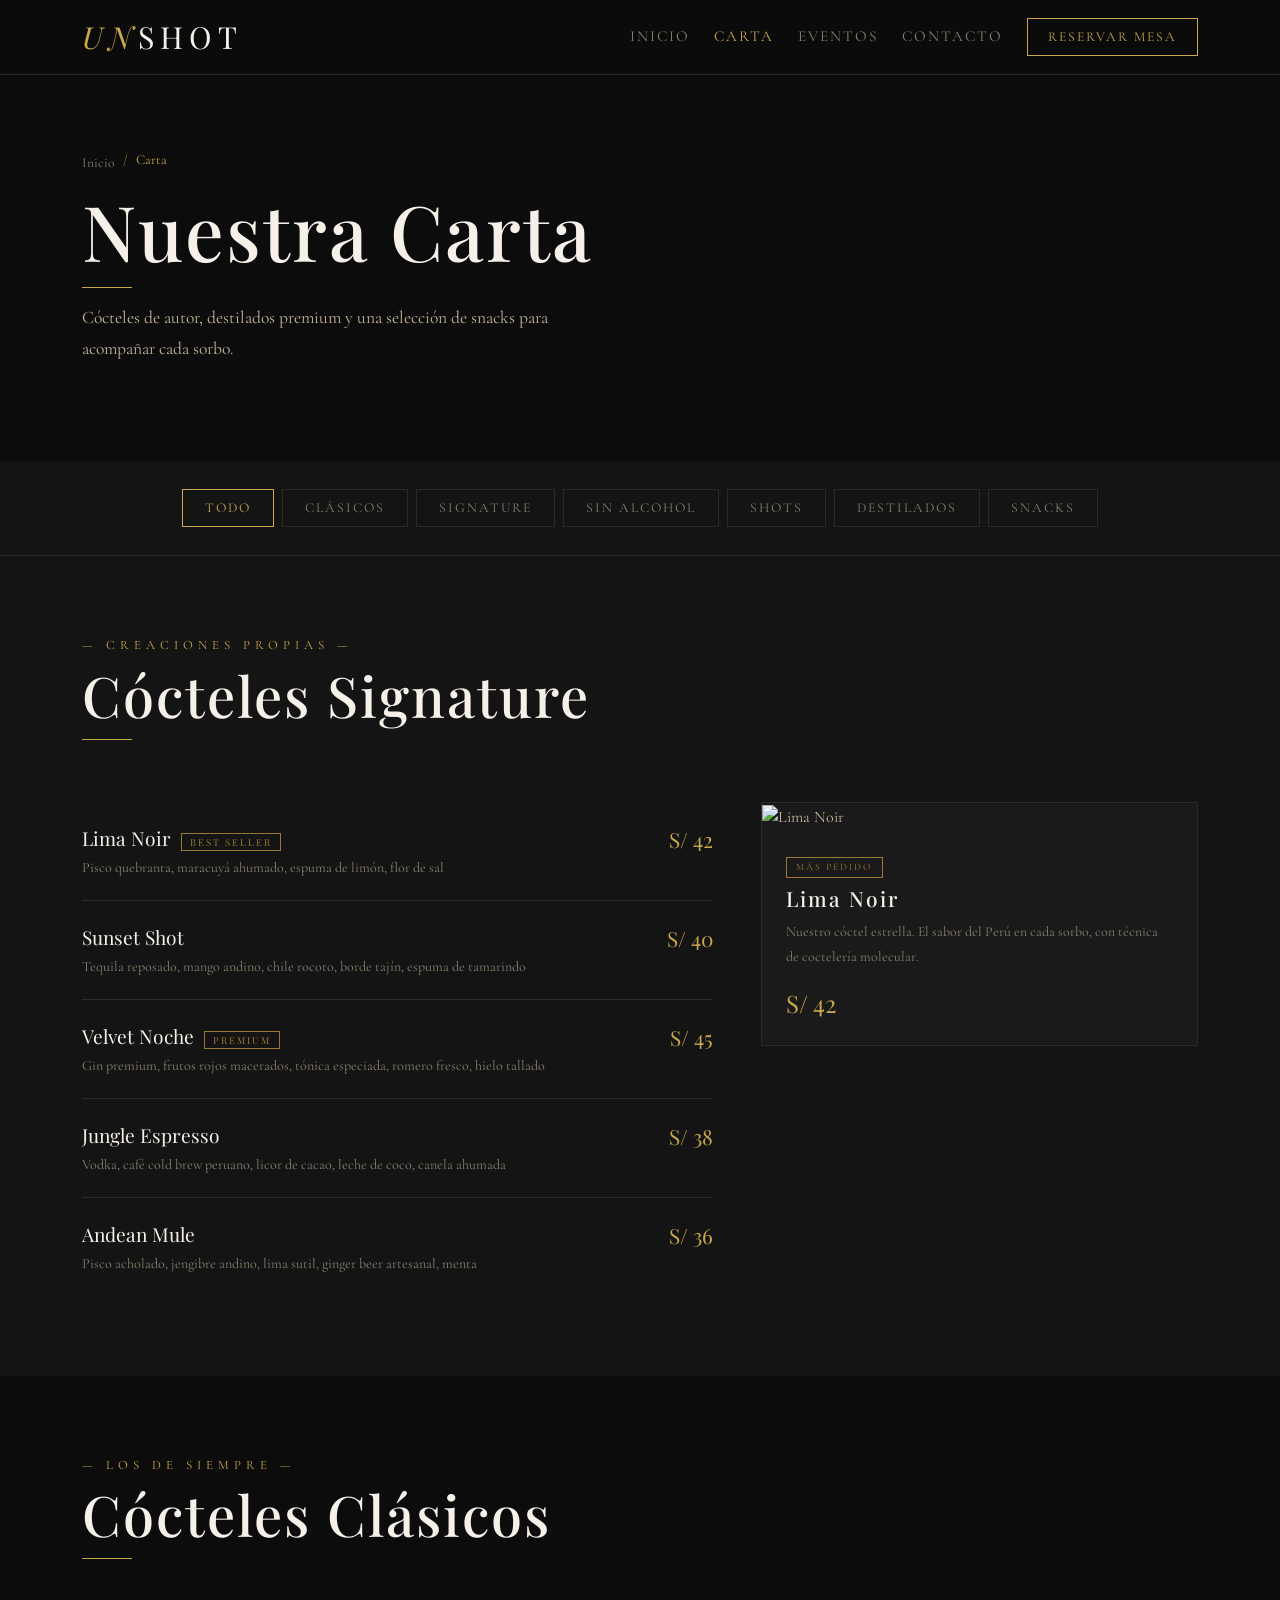
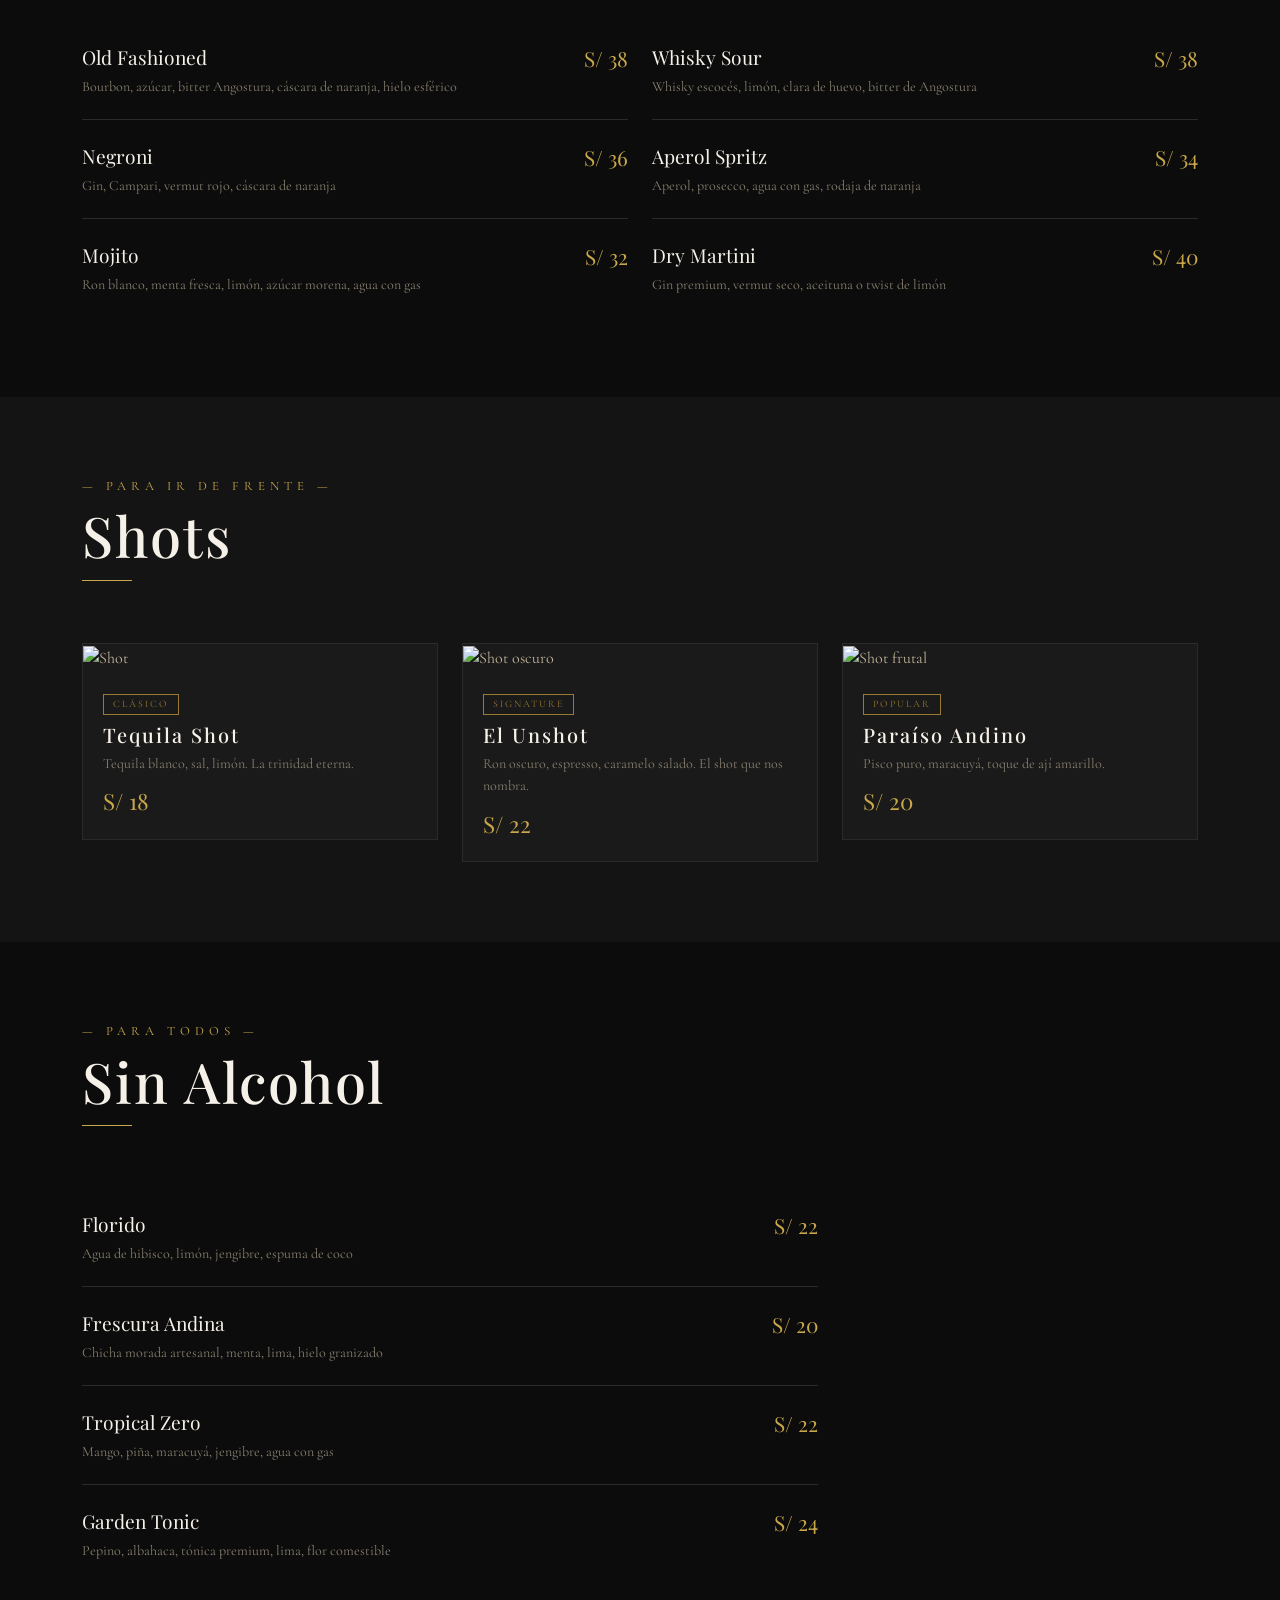
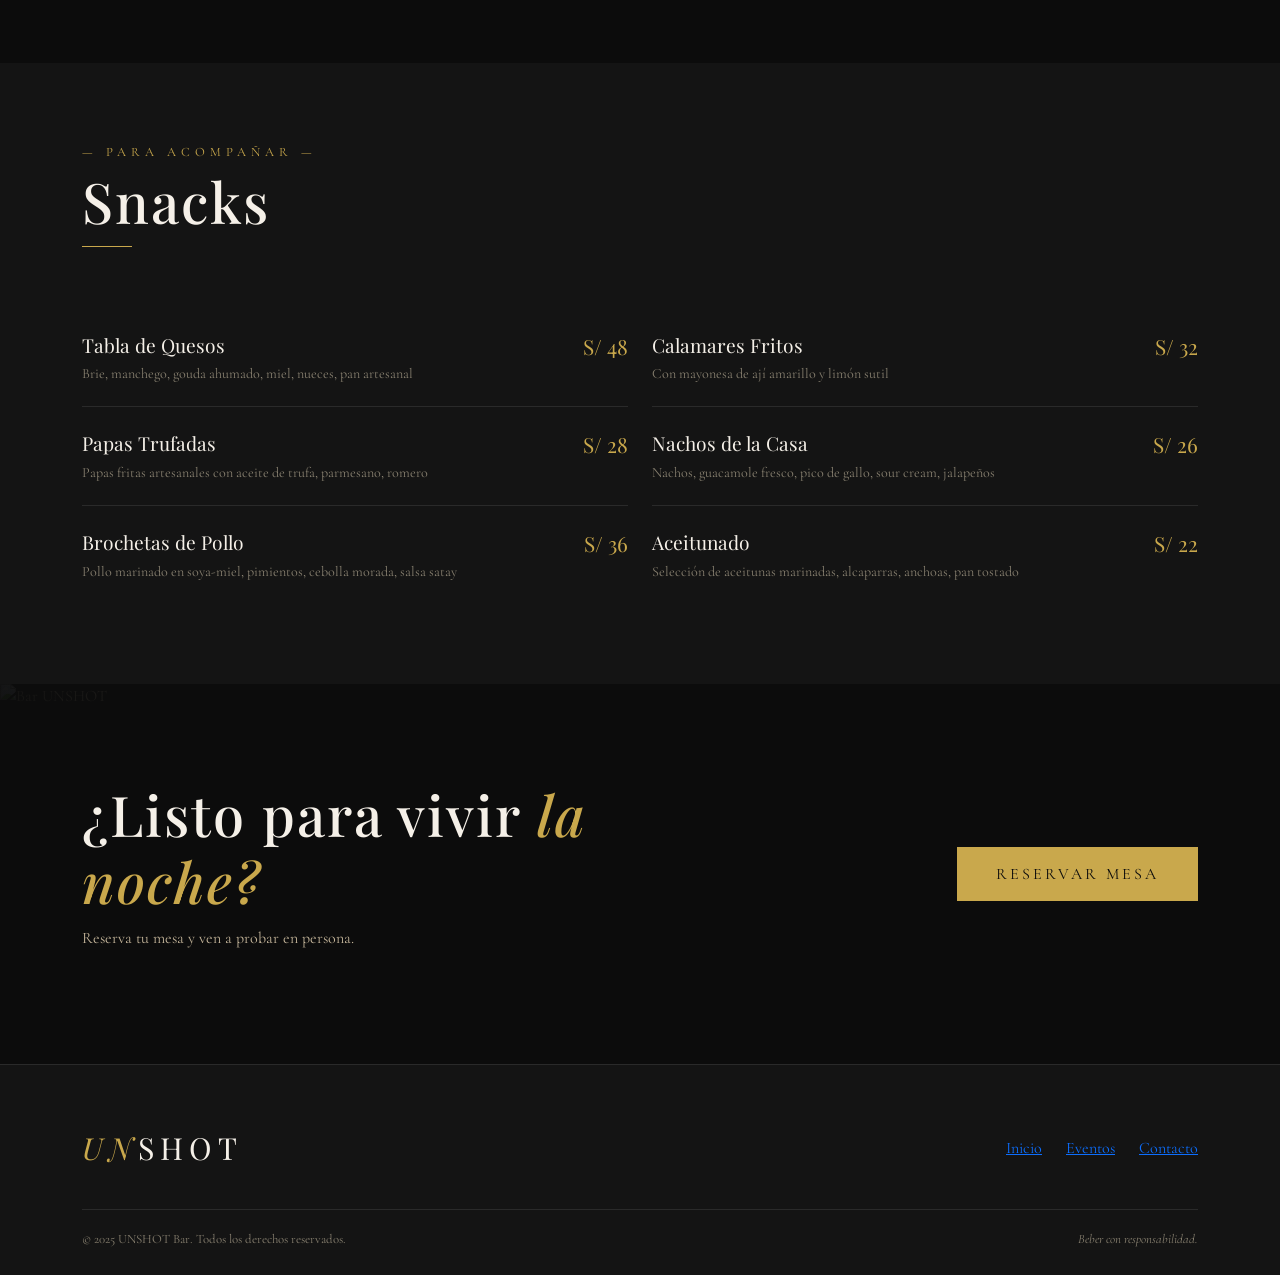
==== carta.html @ 4eb8bfc5 "Initial commit: proyecto UnShot (web + base de datos + aplicación Java)" ====
<!DOCTYPE html>
<html lang="es">
<head>
  <meta charset="UTF-8"/>
  <meta name="viewport" content="width=device-width, initial-scale=1.0"/>
  <title>Carta — UNSHOT Bar</title>
  <link href="https://fonts.googleapis.com/css2?family=Playfair+Display:ital,wght@0,400;0,700;1,400&family=Cormorant+Garamond:wght@300;400;500;600&display=swap" rel="stylesheet"/>
  <link href="https://cdn.jsdelivr.net/npm/bootstrap@5.3.3/dist/css/bootstrap.min.css" rel="stylesheet"/>
  <link href="https://cdn.jsdelivr.net/npm/bootstrap-icons@1.11.3/font/bootstrap-icons.css" rel="stylesheet"/>
  <link rel="stylesheet" href="shared.css"/>
  <style>
    /* Hero */
    .hero-bg {
      background-image: url('https://images.unsplash.com/photo-1551024709-8f23befc6f87?w=1600&auto=format&fit=crop&q=85');
    }

    /* Filtros de categoría */
    .filter-bar        { background: var(--surface); border-bottom: 1px solid var(--border); padding: 28px 0; sticky; top: 72px; z-index: 50; }
    .filter-btn        { background: transparent; border: 1px solid var(--border); color: var(--muted); padding: 8px 22px; font-family: 'Cormorant Garamond', serif; font-size: .85rem; letter-spacing: 2px; text-transform: uppercase; cursor: pointer; transition: all .2s; }
    .filter-btn:hover,
    .filter-btn.active { border-color: var(--gold); color: var(--gold); }

    /* Sección de menú */
    .menu-section      { padding: 80px 0; }
    .menu-section:nth-child(odd) { background: var(--bg); }
    .menu-section:nth-child(even){ background: var(--surface); }

    /* Item de menú (lista) */
    .menu-item         { border-bottom: 1px solid var(--border); padding: 22px 0; display: flex; justify-content: space-between; align-items: flex-start; gap: 20px; transition: border-color .2s; }
    .menu-item:hover   { border-color: var(--gold-dark); }
    .menu-item:last-child { border: none; }
    .mi-name           { font-family: 'Playfair Display', serif; font-size: 1.2rem; color: var(--white); margin-bottom: 4px; }
    .mi-desc           { font-size: .88rem; color: var(--muted); line-height: 1.5; }
    .mi-price          { font-family: 'Playfair Display', serif; font-size: 1.3rem; color: var(--gold); white-space: nowrap; }
    .mi-tag            { font-size: .6rem; letter-spacing: 2px; text-transform: uppercase; color: var(--gold-dark); border: 1px solid var(--gold-dark); padding: 2px 8px; margin-left: 10px; }

    /* Botella / botton destacado */
    .featured-bottle {
      background: var(--card);
      border: 1px solid var(--border);
      padding: 0;
      overflow: hidden;
    }
    .featured-bottle img { width: 100%; height: 260px; object-fit: cover; }
    .featured-bottle .fb-body { padding: 24px; }
    .featured-bottle h4  { font-family: 'Playfair Display', serif; font-size: 1.3rem; color: var(--white); }
    .featured-bottle p   { font-size: .87rem; color: var(--muted); }
    .featured-bottle .price { font-family: 'Playfair Display', serif; font-size: 1.5rem; color: var(--gold); margin-top: 10px; }

    /* Responsive */
    @media (max-width: 767px) {
      .menu-item   { flex-direction: column; gap: 8px; }
      .mi-price    { font-size: 1.1rem; }
      .filter-btn  { padding: 6px 14px; font-size: .78rem; }
    }
  </style>
</head>
<body>

<!-- NAVBAR -->
<nav class="navbar navbar-expand-lg fixed-top">
  <div class="container">
    <a class="brand-logo" href="index.html"><em>UN</em><span>SHOT</span></a>
    <button class="navbar-toggler border-0" type="button" data-bs-toggle="collapse" data-bs-target="#nav">
      <i class="bi bi-list" style="color:var(--gold);font-size:1.5rem"></i>
    </button>
    <div class="collapse navbar-collapse" id="nav">
      <ul class="navbar-nav ms-auto align-items-center gap-2">
        <li class="nav-item"><a class="nav-link" href="index.html">Inicio</a></li>
        <li class="nav-item"><a class="nav-link active" href="carta.html">Carta</a></li>
        <li class="nav-item"><a class="nav-link" href="eventos.html">Eventos</a></li>
        <li class="nav-item"><a class="nav-link" href="contacto.html">Contacto</a></li>
        <li class="nav-item ms-2"><a class="nav-link btn-nav" href="index.html#reservar">Reservar Mesa</a></li>
      </ul>
    </div>
  </div>
</nav>

<!-- HERO -->
<div class="page-hero">
  <div class="hero-bg"></div>
  <div class="container hero-content">
    <nav aria-label="breadcrumb" class="mb-3">
      <ol class="breadcrumb">
        <li class="breadcrumb-item"><a href="index.html">Inicio</a></li>
        <li class="breadcrumb-item active">Carta</li>
      </ol>
    </nav>
    <h1>Nuestra Carta</h1>
    <div class="gold-line mt-3"></div>
    <p>Cócteles de autor, destilados premium y una selección de snacks para acompañar cada sorbo.</p>
  </div>
</div>

<!-- FILTROS -->
<div class="filter-bar">
  <div class="container">
    <div class="d-flex flex-wrap gap-2 justify-content-center">
      <button class="filter-btn active" onclick="filterMenu('all', this)">Todo</button>
      <button class="filter-btn" onclick="filterMenu('clasicos', this)">Clásicos</button>
      <button class="filter-btn" onclick="filterMenu('signature', this)">Signature</button>
      <button class="filter-btn" onclick="filterMenu('sin-alcohol', this)">Sin Alcohol</button>
      <button class="filter-btn" onclick="filterMenu('shots', this)">Shots</button>
      <button class="filter-btn" onclick="filterMenu('destilados', this)">Destilados</button>
      <button class="filter-btn" onclick="filterMenu('snacks', this)">Snacks</button>
    </div>
  </div>
</div>

<!-- CÓCTELES SIGNATURE -->
<section class="menu-section" data-cat="signature">
  <div class="container">
    <div class="row align-items-end mb-5">
      <div class="col">
        <div class="section-tag">— Creaciones Propias —</div>
        <h2 class="section-title">Cócteles Signature</h2>
        <div class="gold-line"></div>
      </div>
    </div>
    <div class="row g-5">
      <div class="col-lg-7">
        <div class="menu-item">
          <div><div class="mi-name">Lima Noir<span class="mi-tag">Best Seller</span></div><div class="mi-desc">Pisco quebranta, maracuyá ahumado, espuma de limón, flor de sal</div></div>
          <div class="mi-price">S/ 42</div>
        </div>
        <div class="menu-item">
          <div><div class="mi-name">Sunset Shot</div><div class="mi-desc">Tequila reposado, mango andino, chile rocoto, borde tajín, espuma de tamarindo</div></div>
          <div class="mi-price">S/ 40</div>
        </div>
        <div class="menu-item">
          <div><div class="mi-name">Velvet Noche<span class="mi-tag">Premium</span></div><div class="mi-desc">Gin premium, frutos rojos macerados, tónica especiada, romero fresco, hielo tallado</div></div>
          <div class="mi-price">S/ 45</div>
        </div>
        <div class="menu-item">
          <div><div class="mi-name">Jungle Espresso</div><div class="mi-desc">Vodka, café cold brew peruano, licor de cacao, leche de coco, canela ahumada</div></div>
          <div class="mi-price">S/ 38</div>
        </div>
        <div class="menu-item">
          <div><div class="mi-name">Andean Mule</div><div class="mi-desc">Pisco acholado, jengibre andino, lima sutil, ginger beer artesanal, menta</div></div>
          <div class="mi-price">S/ 36</div>
        </div>
      </div>
      <div class="col-lg-5">
        <div class="featured-bottle">
          <img src="https://images.unsplash.com/photo-1542736667-069246bdbc6d?w=600&auto=format&fit=crop&q=80" alt="Lima Noir"/>
          <div class="fb-body">
            <span class="drink-tag">Más Pedido</span>
            <h4>Lima Noir</h4>
            <p>Nuestro cóctel estrella. El sabor del Perú en cada sorbo, con técnica de coctelería molecular.</p>
            <div class="price">S/ 42</div>
          </div>
        </div>
      </div>
    </div>
  </div>
</section>

<!-- CLÁSICOS -->
<section class="menu-section" data-cat="clasicos">
  <div class="container">
    <div class="row align-items-end mb-5">
      <div class="col">
        <div class="section-tag">— Los de Siempre —</div>
        <h2 class="section-title">Cócteles Clásicos</h2>
        <div class="gold-line"></div>
      </div>
    </div>
    <div class="row g-4">
      <div class="col-md-6">
        <div class="menu-item"><div><div class="mi-name">Old Fashioned</div><div class="mi-desc">Bourbon, azúcar, bitter Angostura, cáscara de naranja, hielo esférico</div></div><div class="mi-price">S/ 38</div></div>
        <div class="menu-item"><div><div class="mi-name">Negroni</div><div class="mi-desc">Gin, Campari, vermut rojo, cáscara de naranja</div></div><div class="mi-price">S/ 36</div></div>
        <div class="menu-item"><div><div class="mi-name">Mojito</div><div class="mi-desc">Ron blanco, menta fresca, limón, azúcar morena, agua con gas</div></div><div class="mi-price">S/ 32</div></div>
      </div>
      <div class="col-md-6">
        <div class="menu-item"><div><div class="mi-name">Whisky Sour</div><div class="mi-desc">Whisky escocés, limón, clara de huevo, bitter de Angostura</div></div><div class="mi-price">S/ 38</div></div>
        <div class="menu-item"><div><div class="mi-name">Aperol Spritz</div><div class="mi-desc">Aperol, prosecco, agua con gas, rodaja de naranja</div></div><div class="mi-price">S/ 34</div></div>
        <div class="menu-item"><div><div class="mi-name">Dry Martini</div><div class="mi-desc">Gin premium, vermut seco, aceituna o twist de limón</div></div><div class="mi-price">S/ 40</div></div>
      </div>
    </div>
  </div>
</section>

<!-- SHOTS -->
<section class="menu-section" data-cat="shots">
  <div class="container">
    <div class="row align-items-end mb-5">
      <div class="col">
        <div class="section-tag">— Para Ir de Frente —</div>
        <h2 class="section-title">Shots</h2>
        <div class="gold-line"></div>
      </div>
    </div>
    <div class="row g-4">
      <div class="col-md-4">
        <div class="drink-card">
          <img src="https://images.unsplash.com/photo-1470337458703-46ad1756a187?w=500&auto=format&fit=crop&q=80" alt="Shot"/>
          <div class="drink-info"><span class="drink-tag">Clásico</span><h4>Tequila Shot</h4><p>Tequila blanco, sal, limón. La trinidad eterna.</p><div class="drink-price">S/ 18</div></div>
        </div>
      </div>
      <div class="col-md-4">
        <div class="drink-card">
          <img src="https://images.unsplash.com/photo-1506377872008-6645d9d29ef7?w=500&auto=format&fit=crop&q=80" alt="Shot oscuro"/>
          <div class="drink-info"><span class="drink-tag">Signature</span><h4>El Unshot</h4><p>Ron oscuro, espresso, caramelo salado. El shot que nos nombra.</p><div class="drink-price">S/ 22</div></div>
        </div>
      </div>
      <div class="col-md-4">
        <div class="drink-card">
          <img src="https://images.unsplash.com/photo-1559329007-40df8a9345d8?w=500&auto=format&fit=crop&q=80" alt="Shot frutal"/>
          <div class="drink-info"><span class="drink-tag">Popular</span><h4>Paraíso Andino</h4><p>Pisco puro, maracuyá, toque de ají amarillo.</p><div class="drink-price">S/ 20</div></div>
        </div>
      </div>
    </div>
  </div>
</section>

<!-- SIN ALCOHOL -->
<section class="menu-section" data-cat="sin-alcohol">
  <div class="container">
    <div class="row align-items-end mb-5">
      <div class="col">
        <div class="section-tag">— Para Todos —</div>
        <h2 class="section-title">Sin Alcohol</h2>
        <div class="gold-line"></div>
      </div>
    </div>
    <div class="row">
      <div class="col-md-8">
        <div class="menu-item"><div><div class="mi-name">Florido</div><div class="mi-desc">Agua de hibisco, limón, jengibre, espuma de coco</div></div><div class="mi-price">S/ 22</div></div>
        <div class="menu-item"><div><div class="mi-name">Frescura Andina</div><div class="mi-desc">Chicha morada artesanal, menta, lima, hielo granizado</div></div><div class="mi-price">S/ 20</div></div>
        <div class="menu-item"><div><div class="mi-name">Tropical Zero</div><div class="mi-desc">Mango, piña, maracuyá, jengibre, agua con gas</div></div><div class="mi-price">S/ 22</div></div>
        <div class="menu-item"><div><div class="mi-name">Garden Tonic</div><div class="mi-desc">Pepino, albahaca, tónica premium, lima, flor comestible</div></div><div class="mi-price">S/ 24</div></div>
      </div>
    </div>
  </div>
</section>

<!-- SNACKS -->
<section class="menu-section" data-cat="snacks">
  <div class="container">
    <div class="row align-items-end mb-5">
      <div class="col">
        <div class="section-tag">— Para Acompañar —</div>
        <h2 class="section-title">Snacks</h2>
        <div class="gold-line"></div>
      </div>
    </div>
    <div class="row">
      <div class="col-md-6">
        <div class="menu-item"><div><div class="mi-name">Tabla de Quesos</div><div class="mi-desc">Brie, manchego, gouda ahumado, miel, nueces, pan artesanal</div></div><div class="mi-price">S/ 48</div></div>
        <div class="menu-item"><div><div class="mi-name">Papas Trufadas</div><div class="mi-desc">Papas fritas artesanales con aceite de trufa, parmesano, romero</div></div><div class="mi-price">S/ 28</div></div>
        <div class="menu-item"><div><div class="mi-name">Brochetas de Pollo</div><div class="mi-desc">Pollo marinado en soya-miel, pimientos, cebolla morada, salsa satay</div></div><div class="mi-price">S/ 36</div></div>
      </div>
      <div class="col-md-6">
        <div class="menu-item"><div><div class="mi-name">Calamares Fritos</div><div class="mi-desc">Con mayonesa de ají amarillo y limón sutil</div></div><div class="mi-price">S/ 32</div></div>
        <div class="menu-item"><div><div class="mi-name">Nachos de la Casa</div><div class="mi-desc">Nachos, guacamole fresco, pico de gallo, sour cream, jalapeños</div></div><div class="mi-price">S/ 26</div></div>
        <div class="menu-item"><div><div class="mi-name">Aceitunado</div><div class="mi-desc">Selección de aceitunas marinadas, alcaparras, anchoas, pan tostado</div></div><div class="mi-price">S/ 22</div></div>
      </div>
    </div>
  </div>
</section>

<!-- CTA -->
<section class="cta-band">
  <img src="https://images.unsplash.com/photo-1572116469696-31de0f17cc34?w=1600&auto=format&fit=crop&q=80" alt="Bar UNSHOT"/>
  <div class="cta-overlay">
    <div class="container">
      <div class="row align-items-center">
        <div class="col-lg-7 mb-4 mb-lg-0">
          <h2>¿Listo para vivir <em style="color:var(--gold)">la noche?</em></h2>
          <p>Reserva tu mesa y ven a probar en persona.</p>
        </div>
        <div class="col-lg-5 text-lg-end">
          <a href="index.html#reservar" class="btn-gold solid">Reservar Mesa</a>
        </div>
      </div>
    </div>
  </div>
</section>

<!-- FOOTER -->
<footer>
  <div class="container">
    <div class="row justify-content-between align-items-center">
      <div class="col-auto"><div class="footer-logo"><em>UN</em><span>SHOT</span></div></div>
      <div class="col-auto d-flex gap-4 flex-wrap">
        <a href="index.html">Inicio</a>
        <a href="eventos.html">Eventos</a>
        <a href="contacto.html">Contacto</a>
      </div>
    </div>
    <div class="footer-bottom">
      <span>© 2025 UNSHOT Bar. Todos los derechos reservados.</span>
      <span style="font-style:italic">Beber con responsabilidad.</span>
    </div>
  </div>
</footer>

<script src="https://cdn.jsdelivr.net/npm/bootstrap@5.3.3/dist/js/bootstrap.bundle.min.js"></script>
<script>
  function filterMenu(cat, btn) {
    document.querySelectorAll('.filter-btn').forEach(b => b.classList.remove('active'));
    btn.classList.add('active');
    document.querySelectorAll('.menu-section').forEach(sec => {
      sec.style.display = (cat === 'all' || sec.dataset.cat === cat) ? 'block' : 'none';
    });
  }
</script>
<script src="chatbot.js"></script>
</body>
</html>
---- shared.css ----
/* ==========================================
   UNSHOT BAR — Estilos Compartidos
   ========================================== */

/* --- Variables --- */
:root {
  --gold:       #C9A84C;
  --gold-light: #E8C96A;
  --gold-dark:  #9A7A32;
  --bg:         #0C0C0C;
  --surface:    #141414;
  --card:       #1A1A1A;
  --border:     #2A2A2A;
  --white:      #F5F0E8;
  --muted:      #888070;
  --text:       #C4B59A;
}

/* --- Reset & Base --- */
*, *::before, *::after { box-sizing: border-box; }

body {
  font-family: 'Cormorant Garamond', Georgia, serif;
  background: var(--bg);
  color: var(--text);
  overflow-x: hidden;
}

h1, h2, h3, h4 {
  font-family: 'Playfair Display', Georgia, serif;
  letter-spacing: 2px;
}

p   { line-height: 1.8; }
img { max-width: 100%; }

/* Scrollbar */
::-webkit-scrollbar       { width: 5px; }
::-webkit-scrollbar-track { background: var(--bg); }
::-webkit-scrollbar-thumb { background: var(--gold-dark); }

/* --- Navbar --- */
.navbar {
  background: rgba(12,12,12,.95);
  border-bottom: 1px solid var(--border);
  backdrop-filter: blur(12px);
  padding: 14px 0;
}
.brand-logo {
  font-family: 'Playfair Display', serif;
  font-size: 1.9rem;
  letter-spacing: 6px;
  text-decoration: none;
  color: var(--gold);
  font-style: italic;
}
.brand-logo span { color: var(--white); font-style: normal; }

.nav-link {
  color: var(--muted) !important;
  font-family: 'Cormorant Garamond', serif;
  font-size: .95rem;
  letter-spacing: 2px;
  text-transform: uppercase;
  transition: color .2s;
}
.nav-link:hover,
.nav-link.active { color: var(--gold) !important; }

.btn-nav {
  border: 1px solid var(--gold) !important;
  color: var(--gold) !important;
  padding: 8px 20px !important;
  font-size: .85rem;
  letter-spacing: 2px;
  text-transform: uppercase;
  transition: all .2s;
  border-radius: 0 !important;
}
.btn-nav:hover { background: var(--gold); color: var(--bg) !important; }

/* --- Hero páginas internas --- */
.page-hero {
  position: relative;
  min-height: 420px;
  padding: 150px 0 80px;
  display: flex;
  align-items: center;
  overflow: hidden;
}
.hero-bg {
  position: absolute;
  inset: 0;
  background-size: cover;
  background-position: center;
}
.hero-bg::after {
  content: '';
  position: absolute;
  inset: 0;
  background: linear-gradient(to bottom, rgba(12,12,12,.7), rgba(12,12,12,.93));
}
.hero-content { position: relative; z-index: 2; }
.hero-content h1 { font-size: clamp(2.8rem, 6vw, 5rem); color: var(--white); line-height: 1.05; }
.hero-content p  { color: var(--text); font-size: 1.1rem; max-width: 500px; margin-top: 14px; }

/* Breadcrumb oscuro */
.breadcrumb-item a                        { color: var(--muted); text-decoration: none; font-size: .85rem; }
.breadcrumb-item.active                   { color: var(--gold); font-size: .85rem; }
.breadcrumb-item + .breadcrumb-item::before { color: var(--gold-dark); }

/* --- Helpers de sección --- */
.section-tag {
  font-family: 'Cormorant Garamond', serif;
  font-size: .8rem;
  letter-spacing: 5px;
  text-transform: uppercase;
  color: var(--gold);
  margin-bottom: 8px;
}
.section-title {
  font-family: 'Playfair Display', serif;
  font-size: clamp(2rem, 5vw, 3.5rem);
  color: var(--white);
  line-height: 1.1;
}
.gold-line {
  width: 50px;
  height: 1px;
  background: var(--gold);
  margin: 14px 0;
}
.gold-line.center { margin: 14px auto; }

/* --- Botón dorado --- */
.btn-gold {
  display: inline-block;
  border: 1px solid var(--gold);
  color: var(--gold);
  padding: 14px 38px;
  font-family: 'Cormorant Garamond', serif;
  font-size: 1rem;
  letter-spacing: 3px;
  text-transform: uppercase;
  text-decoration: none;
  transition: all .3s;
}
.btn-gold:hover,
.btn-gold.solid  { background: var(--gold); color: var(--bg); }
.btn-gold.solid:hover { background: var(--gold-light); }

/* --- Carta de bebida --- */
.drink-card {
  background: var(--card);
  border: 1px solid var(--border);
  overflow: hidden;
  transition: transform .3s, border-color .3s;
}
.drink-card:hover { transform: translateY(-5px); border-color: var(--gold-dark); }
.drink-card img   { width: 100%; height: 220px; object-fit: cover; transition: transform .4s; }
.drink-card:hover img { transform: scale(1.05); }
.drink-info       { padding: 20px; }
.drink-info h4    { font-family: 'Playfair Display', serif; font-size: 1.25rem; color: var(--white); margin-bottom: 6px; }
.drink-info p     { font-size: .88rem; color: var(--muted); line-height: 1.6; margin: 0; }
.drink-price      { font-family: 'Playfair Display', serif; font-size: 1.4rem; color: var(--gold); margin-top: 10px; }
.drink-tag        { font-size: .62rem; letter-spacing: 2px; text-transform: uppercase; color: var(--gold-dark); border: 1px solid var(--gold-dark); padding: 2px 9px; display: inline-block; margin-bottom: 8px; }

/* --- Banda CTA --- */
.cta-band        { position: relative; overflow: hidden; }
.cta-band img    { width: 100%; height: 380px; object-fit: cover; display: block; }
.cta-overlay     { position: absolute; inset: 0; background: linear-gradient(90deg, rgba(12,12,12,.96) 0%, rgba(12,12,12,.55) 100%); display: flex; align-items: center; }
.cta-overlay h2  { font-size: clamp(2rem, 5vw, 3.5rem); color: var(--white); }
.cta-overlay p   { color: var(--text); margin-top: 10px; }

/* --- Footer --- */
footer {
  background: var(--surface);
  border-top: 1px solid var(--border);
  padding: 60px 0 26px;
}
.footer-logo { font-family: 'Playfair Display', serif; font-size: 1.9rem; letter-spacing: 6px; color: var(--gold); font-style: italic; }
.footer-logo span { color: var(--white); font-style: normal; }

footer h5 {
  font-family: 'Cormorant Garamond', serif;
  font-size: .75rem;
  letter-spacing: 4px;
  text-transform: uppercase;
  color: var(--gold);
  margin-bottom: 16px;
}
footer ul         { list-style: none; padding: 0; }
footer ul li      { margin-bottom: 9px; }
footer ul a       { color: var(--muted); text-decoration: none; font-size: .9rem; transition: color .2s; }
footer ul a:hover { color: var(--gold); }

.footer-social a {
  width: 36px; height: 36px;
  border: 1px solid var(--border);
  display: inline-flex; align-items: center; justify-content: center;
  color: var(--muted); font-size: 1rem; transition: all .2s; text-decoration: none;
}
.footer-social a:hover { border-color: var(--gold); color: var(--gold); }

.footer-bottom {
  border-top: 1px solid var(--border);
  padding-top: 20px;
  margin-top: 38px;
  font-size: .8rem;
  color: var(--muted);
  display: flex;
  justify-content: space-between;
  flex-wrap: wrap;
  gap: 8px;
}

/* --- Responsive --- */
@media (max-width: 991px) {
  .page-hero    { padding: 120px 0 60px; min-height: 340px; }
  .cta-band img { height: 280px; }
}
@media (max-width: 767px) {
  .page-hero      { padding: 100px 0 50px; min-height: 280px; }
  .section-title  { font-size: clamp(1.8rem, 7vw, 2.5rem); }
  .cta-band img   { height: 230px; }
  .drink-card img { height: 180px; }
  .footer-bottom  { flex-direction: column; text-align: center; }
}
@media (max-width: 575px) {
  .brand-logo { font-size: 1.5rem; }
  .btn-gold   { padding: 11px 26px; font-size: .9rem; }
}

.sprennbot-launcher {
  position: fixed;
  right: 18px;
  bottom: 18px;
  z-index: 9999;
  display: inline-flex;
  align-items: center;
  gap: 10px;
  border: 1px solid rgba(201,168,76,.55);
  background: linear-gradient(180deg, rgba(20,20,20,.96), rgba(12,12,12,.96));
  color: var(--white);
  padding: 11px 14px;
  border-radius: 999px;
  backdrop-filter: blur(10px);
  box-shadow: 0 18px 40px rgba(0,0,0,.55);
  transition: transform .18s ease, border-color .18s ease, background .18s ease;
}
.sprennbot-launcher:hover {
  transform: translateY(-2px);
  border-color: rgba(201,168,76,.9);
  background: linear-gradient(180deg, rgba(26,26,26,.98), rgba(12,12,12,.98));
}
.sprennbot-launcher:active { transform: translateY(0); }
.sprennbot-launcher-icon {
  width: 34px;
  height: 34px;
  display: inline-flex;
  align-items: center;
  justify-content: center;
  border-radius: 999px;
  background: rgba(201,168,76,.14);
  color: var(--gold);
  border: 1px solid rgba(201,168,76,.35);
  font-size: 1.05rem;
}
.sprennbot-launcher-text {
  font-family: 'Cormorant Garamond', serif;
  letter-spacing: 2px;
  text-transform: uppercase;
  font-size: .82rem;
  color: var(--white);
}
.sprennbot-pulse { animation: sprennbotPulse 1.8s ease-in-out infinite; }
@keyframes sprennbotPulse {
  0% { box-shadow: 0 18px 40px rgba(0,0,0,.55); }
  50% { box-shadow: 0 18px 40px rgba(0,0,0,.55), 0 0 0 10px rgba(201,168,76,.08); }
  100% { box-shadow: 0 18px 40px rgba(0,0,0,.55); }
}

.sprennbot-panel {
  position: fixed;
  right: 18px;
  bottom: 74px;
  width: min(380px, calc(100vw - 36px));
  height: 520px;
  z-index: 9998;
  background: linear-gradient(180deg, rgba(20,20,20,.98), rgba(12,12,12,.98));
  border: 1px solid rgba(201,168,76,.35);
  border-radius: 18px;
  overflow: hidden;
  box-shadow: 0 22px 60px rgba(0,0,0,.65);
  transform: translateY(12px);
  opacity: 0;
  pointer-events: none;
  transition: opacity .18s ease, transform .18s ease;
  display: flex;
  flex-direction: column;
}
.sprennbot-panel.sprennbot-open {
  transform: translateY(0);
  opacity: 1;
  pointer-events: auto;
}

.sprennbot-header {
  display: flex;
  justify-content: space-between;
  align-items: center;
  padding: 14px 14px 12px;
  border-bottom: 1px solid rgba(42,42,42,.9);
  background: rgba(20,20,20,.75);
  backdrop-filter: blur(10px);
}
.sprennbot-title {
  font-family: 'Playfair Display', Georgia, serif;
  letter-spacing: 2px;
  color: var(--white);
  font-size: 1.05rem;
  line-height: 1.1;
}
.sprennbot-status {
  display: inline-flex;
  align-items: center;
  gap: 7px;
  margin-top: 4px;
  color: var(--muted);
  font-size: .78rem;
  letter-spacing: 1px;
  text-transform: uppercase;
}
.sprennbot-dot {
  width: 8px;
  height: 8px;
  border-radius: 50%;
  background: #30d158;
  box-shadow: 0 0 0 4px rgba(48,209,88,.12);
}
.sprennbot-actions { display: inline-flex; gap: 8px; }
.sprennbot-close,
.sprennbot-clear {
  width: 34px;
  height: 34px;
  border-radius: 10px;
  border: 1px solid rgba(42,42,42,.9);
  background: rgba(26,26,26,.7);
  color: var(--white);
  display: inline-flex;
  align-items: center;
  justify-content: center;
  transition: border-color .18s ease, background .18s ease, transform .18s ease;
}
.sprennbot-close:hover,
.sprennbot-clear:hover {
  border-color: rgba(201,168,76,.7);
  background: rgba(26,26,26,.9);
  transform: translateY(-1px);
}

.sprennbot-messages {
  padding: 14px;
  overflow: auto;
  flex: 1;
  display: flex;
  flex-direction: column;
  gap: 10px;
}
.sprennbot-msg { display: flex; flex-direction: column; gap: 6px; max-width: 92%; }
.sprennbot-user { align-self: flex-end; }
.sprennbot-bot { align-self: flex-start; }
.sprennbot-bubble {
  padding: 10px 12px;
  border-radius: 14px;
  border: 1px solid rgba(42,42,42,.9);
  background: rgba(26,26,26,.75);
  color: var(--white);
  line-height: 1.5;
  font-size: .95rem;
}
.sprennbot-user .sprennbot-bubble {
  border-color: rgba(201,168,76,.35);
  background: rgba(201,168,76,.13);
}
.sprennbot-meta {
  font-size: .72rem;
  letter-spacing: 1px;
  color: var(--muted);
  text-transform: uppercase;
}
.sprennbot-chips {
  padding: 10px 12px 12px;
  display: flex;
  gap: 8px;
  flex-wrap: wrap;
  border-top: 1px solid rgba(42,42,42,.9);
}
.sprennbot-chip {
  border: 1px solid rgba(201,168,76,.35);
  background: rgba(20,20,20,.65);
  color: var(--gold-light);
  padding: 6px 10px;
  border-radius: 999px;
  font-size: .78rem;
  letter-spacing: 1px;
  text-transform: uppercase;
  transition: transform .18s ease, background .18s ease, border-color .18s ease;
}
.sprennbot-chip:hover {
  transform: translateY(-1px);
  background: rgba(201,168,76,.10);
  border-color: rgba(201,168,76,.7);
}
.sprennbot-composer {
  padding: 12px;
  border-top: 1px solid rgba(42,42,42,.9);
  display: grid;
  grid-template-columns: 1fr auto;
  gap: 10px;
  background: rgba(20,20,20,.75);
  backdrop-filter: blur(10px);
}
.sprennbot-input {
  width: 100%;
  border-radius: 12px;
  border: 1px solid rgba(42,42,42,.9);
  background: rgba(12,12,12,.72);
  color: var(--white);
  padding: 10px 12px;
  outline: none;
}
.sprennbot-input:focus { border-color: rgba(201,168,76,.7); }
.sprennbot-send {
  border-radius: 12px;
  border: 1px solid rgba(201,168,76,.55);
  background: rgba(201,168,76,.16);
  color: var(--white);
  padding: 10px 14px;
  letter-spacing: 2px;
  text-transform: uppercase;
  font-size: .8rem;
  transition: transform .18s ease, background .18s ease, border-color .18s ease;
}
.sprennbot-send:hover {
  transform: translateY(-1px);
  background: rgba(201,168,76,.22);
  border-color: rgba(201,168,76,.9);
}
.sprennbot-typing-bubble {
  display: inline-flex;
  gap: 6px;
  align-items: center;
  padding: 10px 12px;
}
.sprennbot-typing-dot {
  width: 6px;
  height: 6px;
  border-radius: 50%;
  background: rgba(245,240,232,.8);
  animation: sprennbotTyping 1.1s infinite ease-in-out;
}
.sprennbot-typing-dot:nth-child(2) { animation-delay: .12s; }
.sprennbot-typing-dot:nth-child(3) { animation-delay: .24s; }
@keyframes sprennbotTyping {
  0%, 100% { transform: translateY(0); opacity: .5; }
  50% { transform: translateY(-3px); opacity: 1; }
}

@media (max-width: 575px) {
  .sprennbot-panel { right: 10px; left: 10px; width: auto; height: 72vh; bottom: 72px; }
  .sprennbot-launcher { right: 10px; bottom: 10px; }
  .sprennbot-launcher-text { display: none; }
}
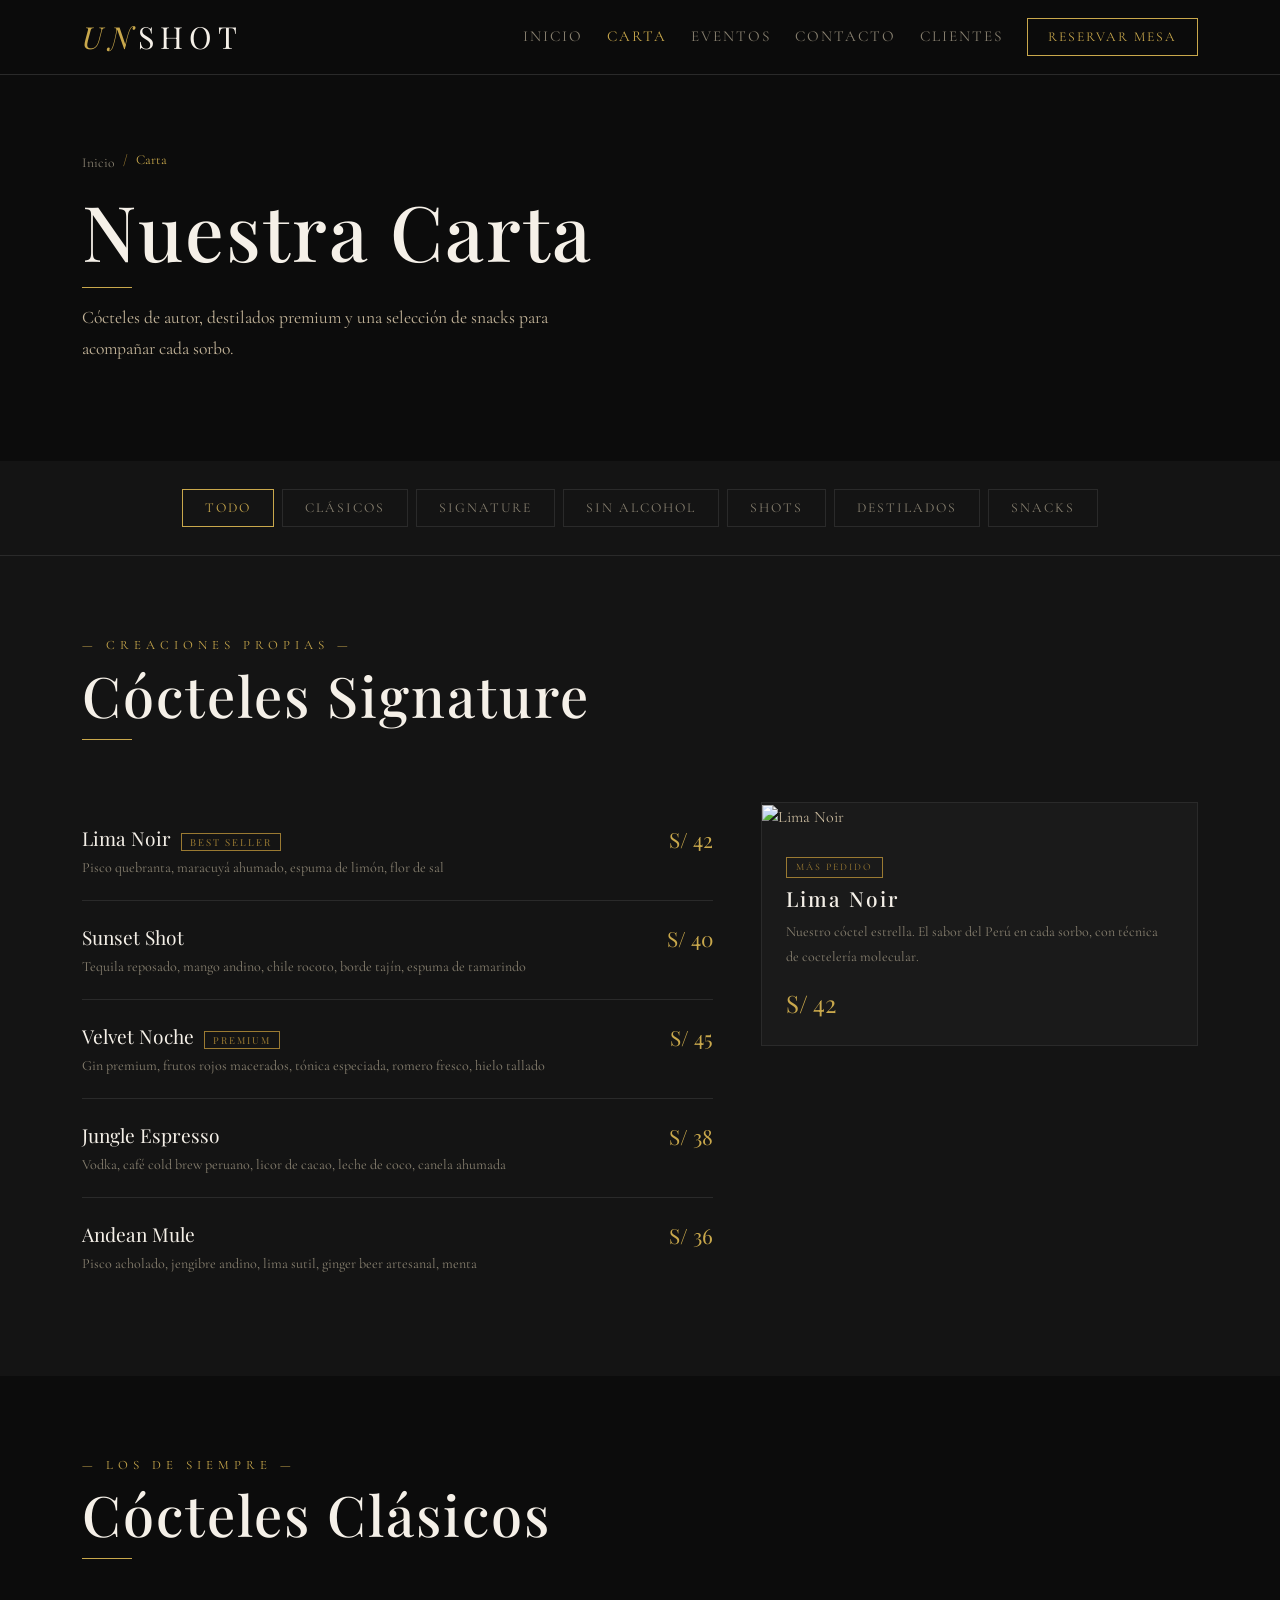
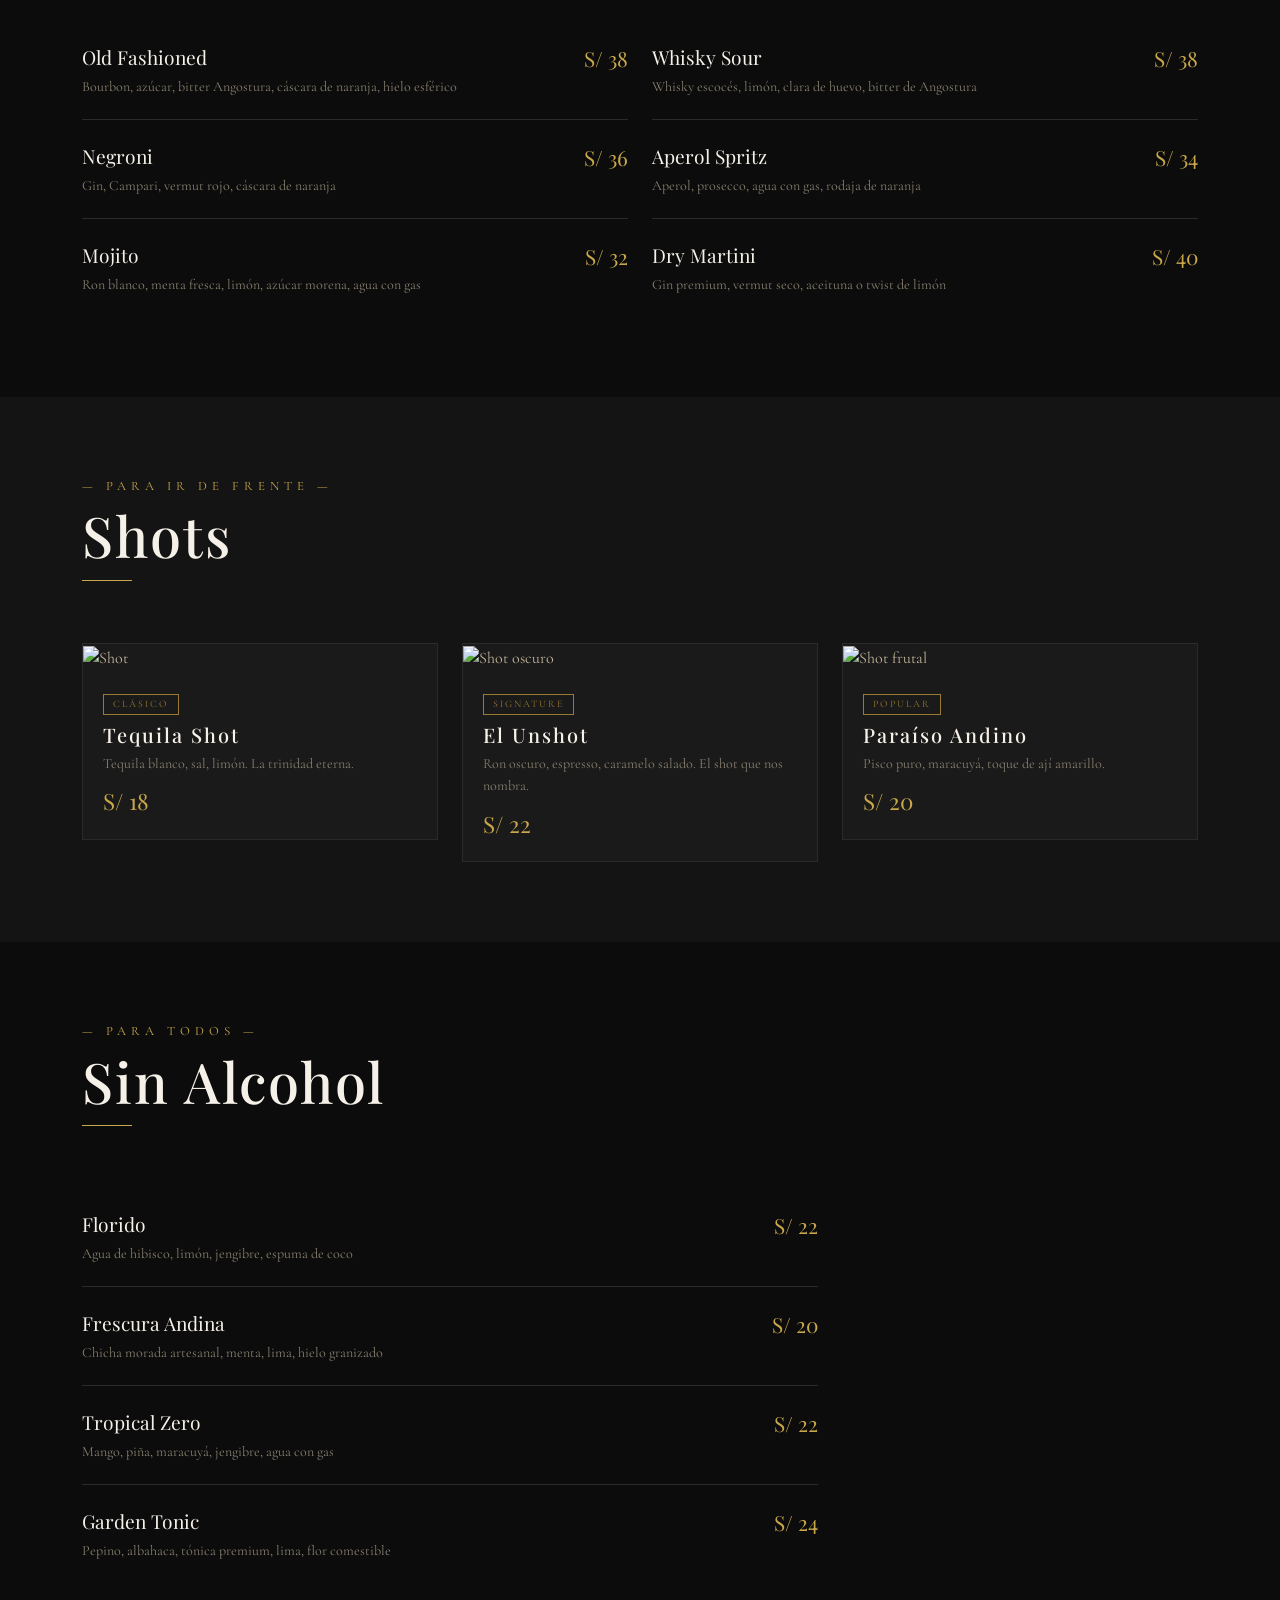
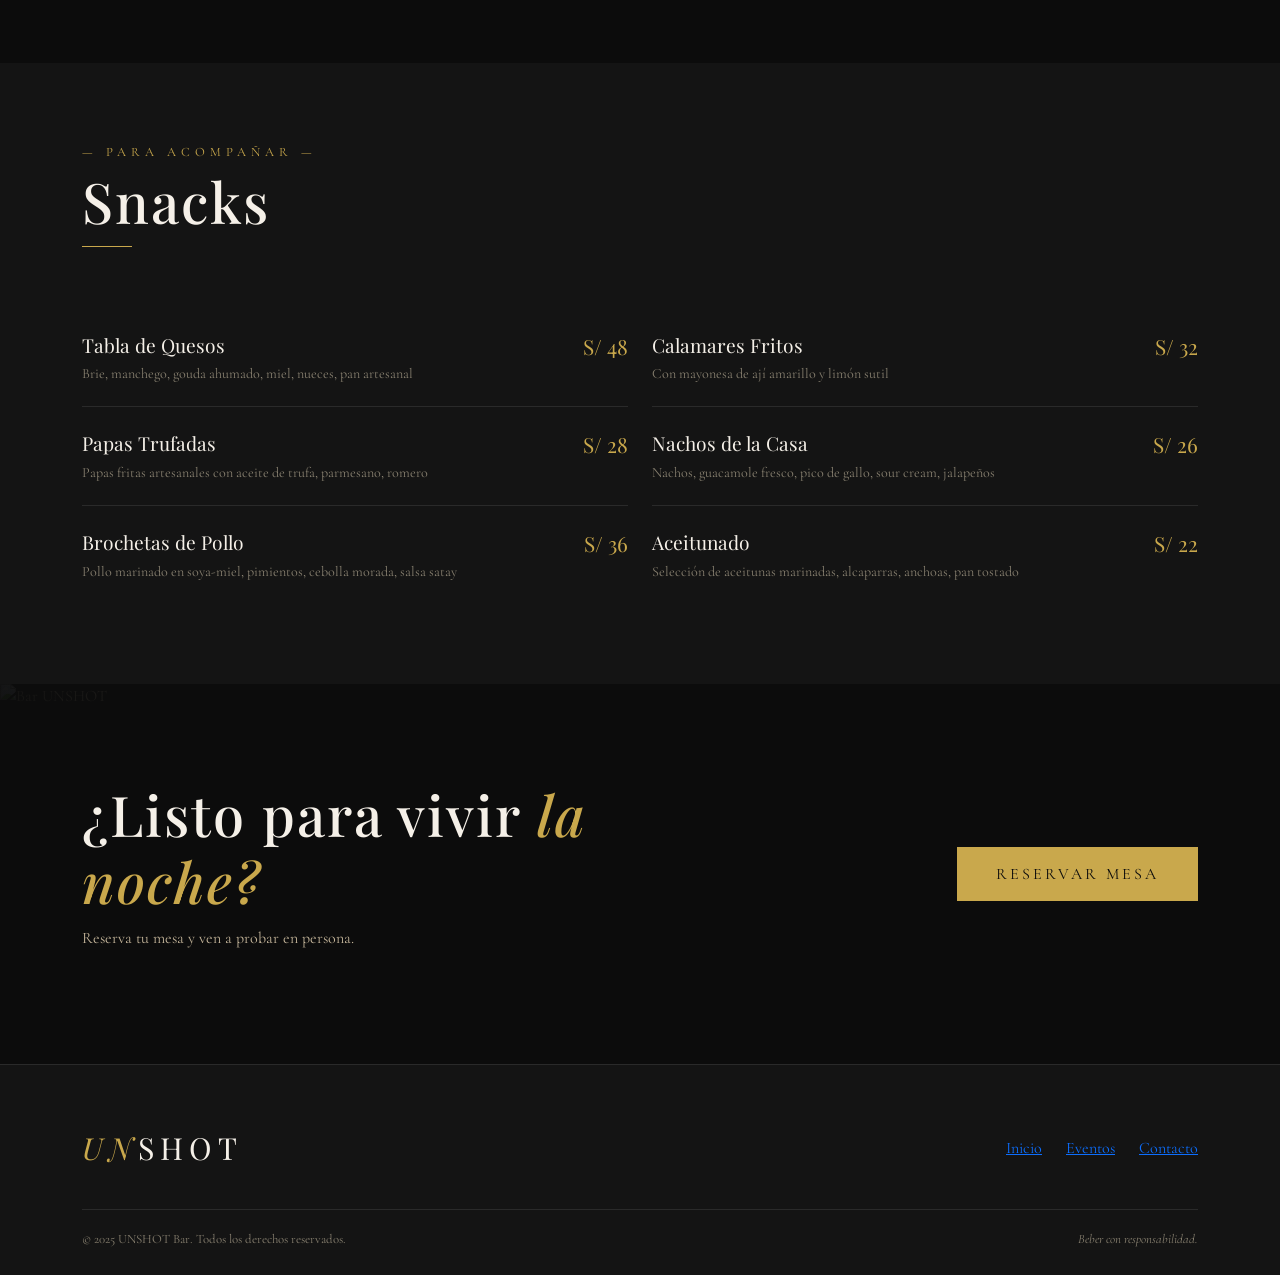
==== commit aaea59b3: "Agregar enlace Clientes en navbar de todas las paginas" ====
--- a/carta.html
+++ b/carta.html
@@ -70,6 +70,7 @@
         <li class="nav-item"><a class="nav-link active" href="carta.html">Carta</a></li>
         <li class="nav-item"><a class="nav-link" href="eventos.html">Eventos</a></li>
         <li class="nav-item"><a class="nav-link" href="contacto.html">Contacto</a></li>
+        <li class="nav-item"><a class="nav-link" href="avance2/web/listar_clientes.jsp">Clientes</a></li>
         <li class="nav-item ms-2"><a class="nav-link btn-nav" href="index.html#reservar">Reservar Mesa</a></li>
       </ul>
     </div>
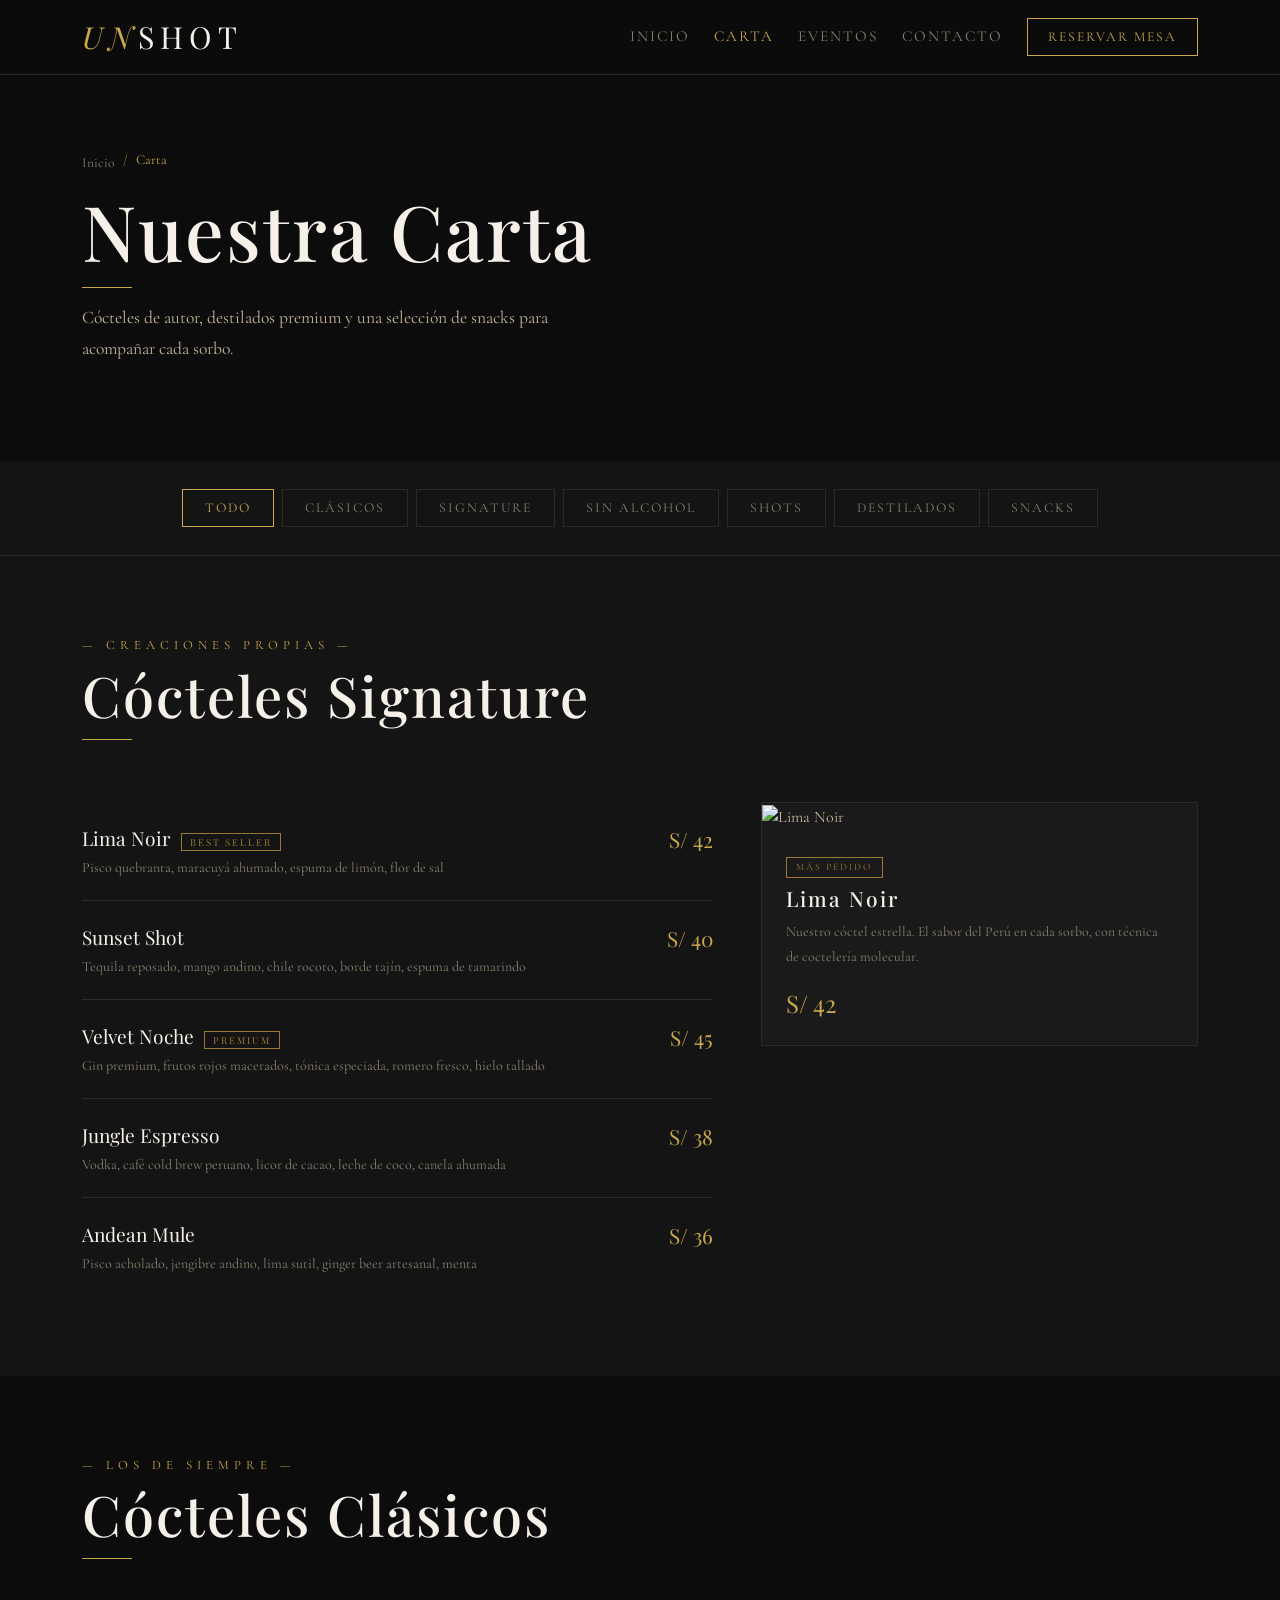
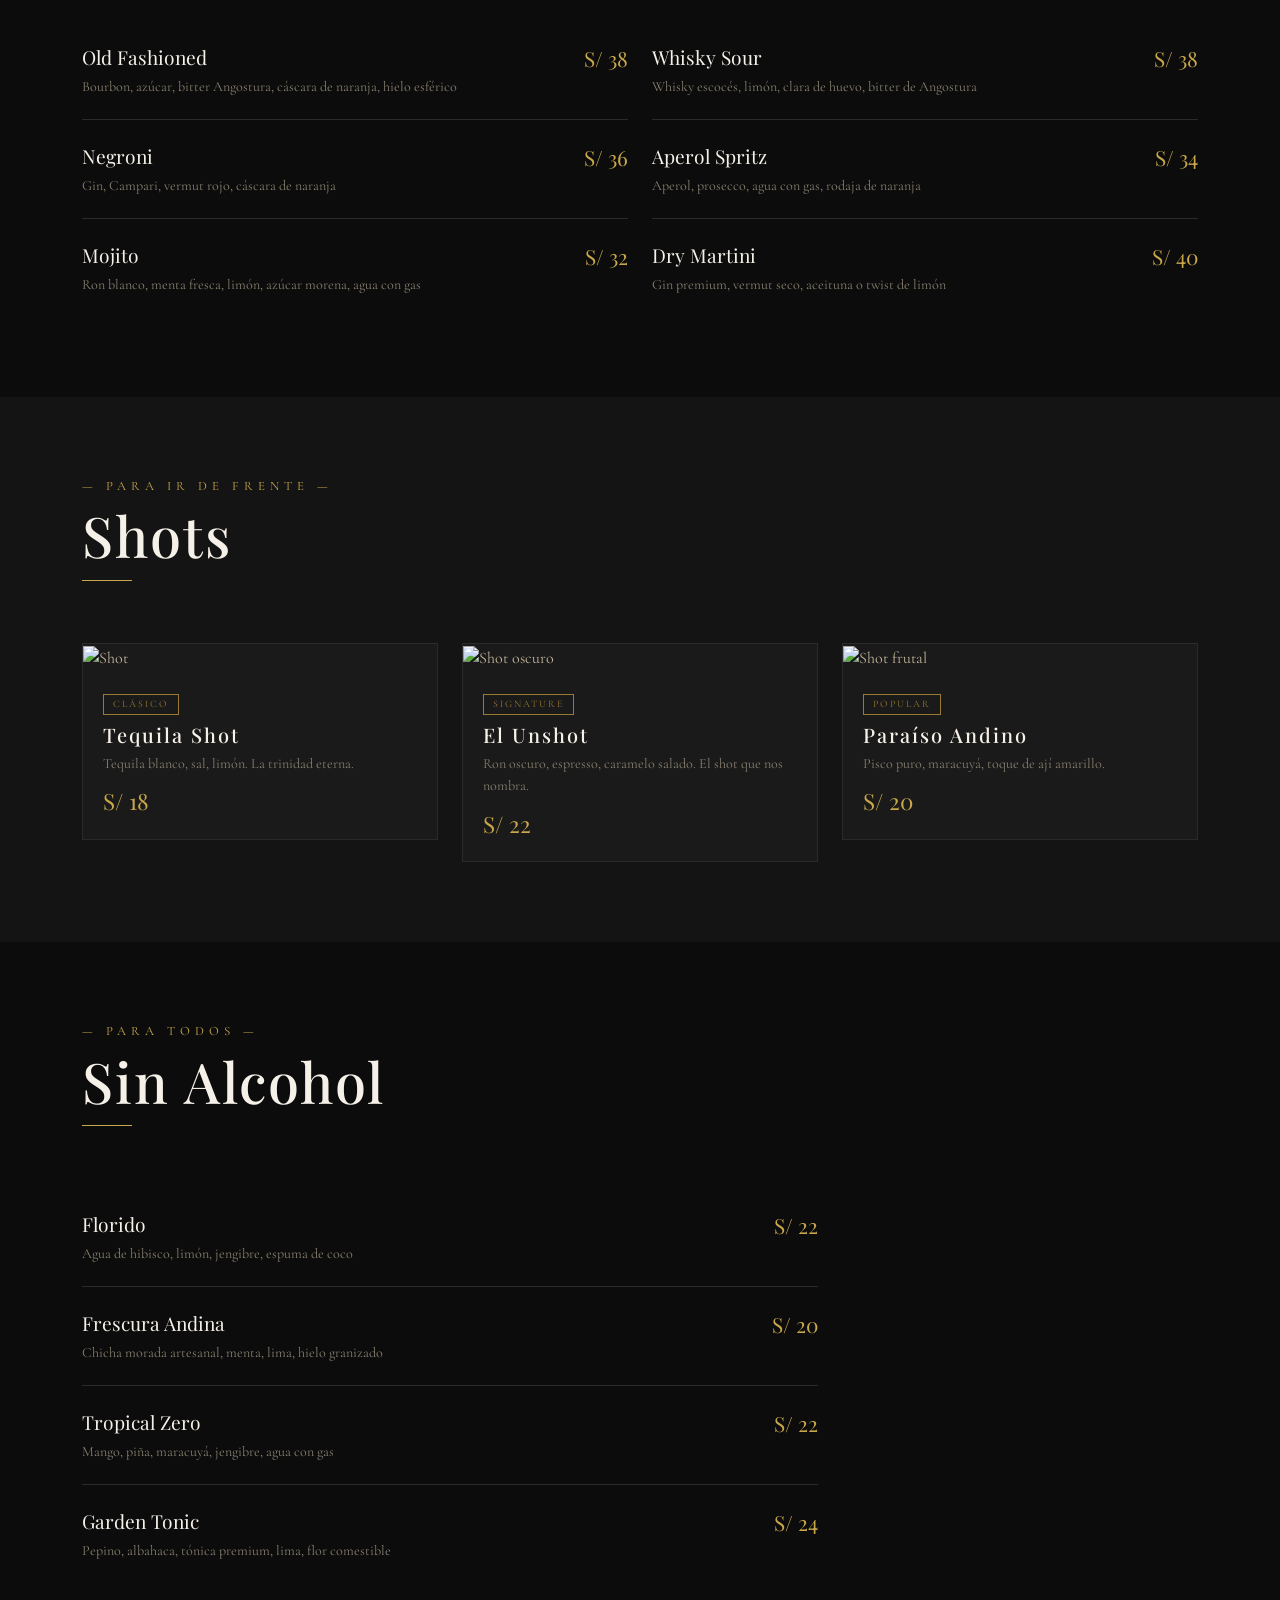
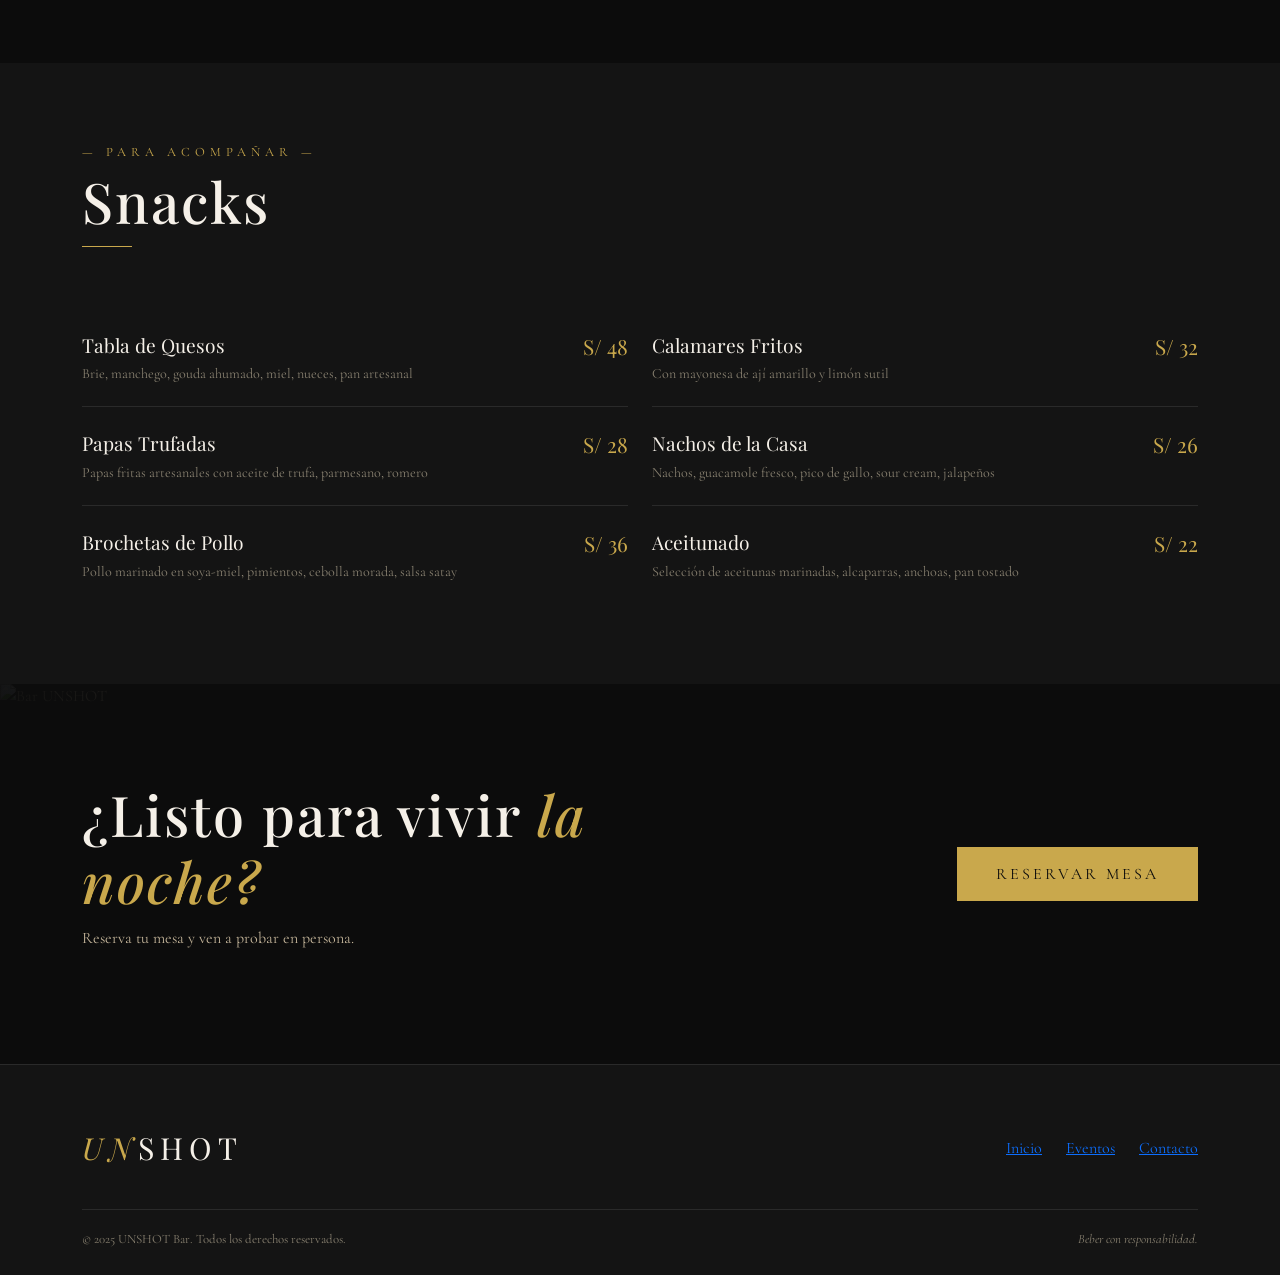
==== commit d344784c: "Eliminar index.jsp y quitar enlace Clientes del navbar" ====
--- a/carta.html
+++ b/carta.html
@@ -70,8 +70,7 @@
         <li class="nav-item"><a class="nav-link active" href="carta.html">Carta</a></li>
         <li class="nav-item"><a class="nav-link" href="eventos.html">Eventos</a></li>
         <li class="nav-item"><a class="nav-link" href="contacto.html">Contacto</a></li>
-        <li class="nav-item"><a class="nav-link" href="avance2/web/listar_clientes.jsp">Clientes</a></li>
-        <li class="nav-item ms-2"><a class="nav-link btn-nav" href="index.html#reservar">Reservar Mesa</a></li>
+<li class="nav-item ms-2"><a class="nav-link btn-nav" href="index.html#reservar">Reservar Mesa</a></li>
       </ul>
     </div>
   </div>
